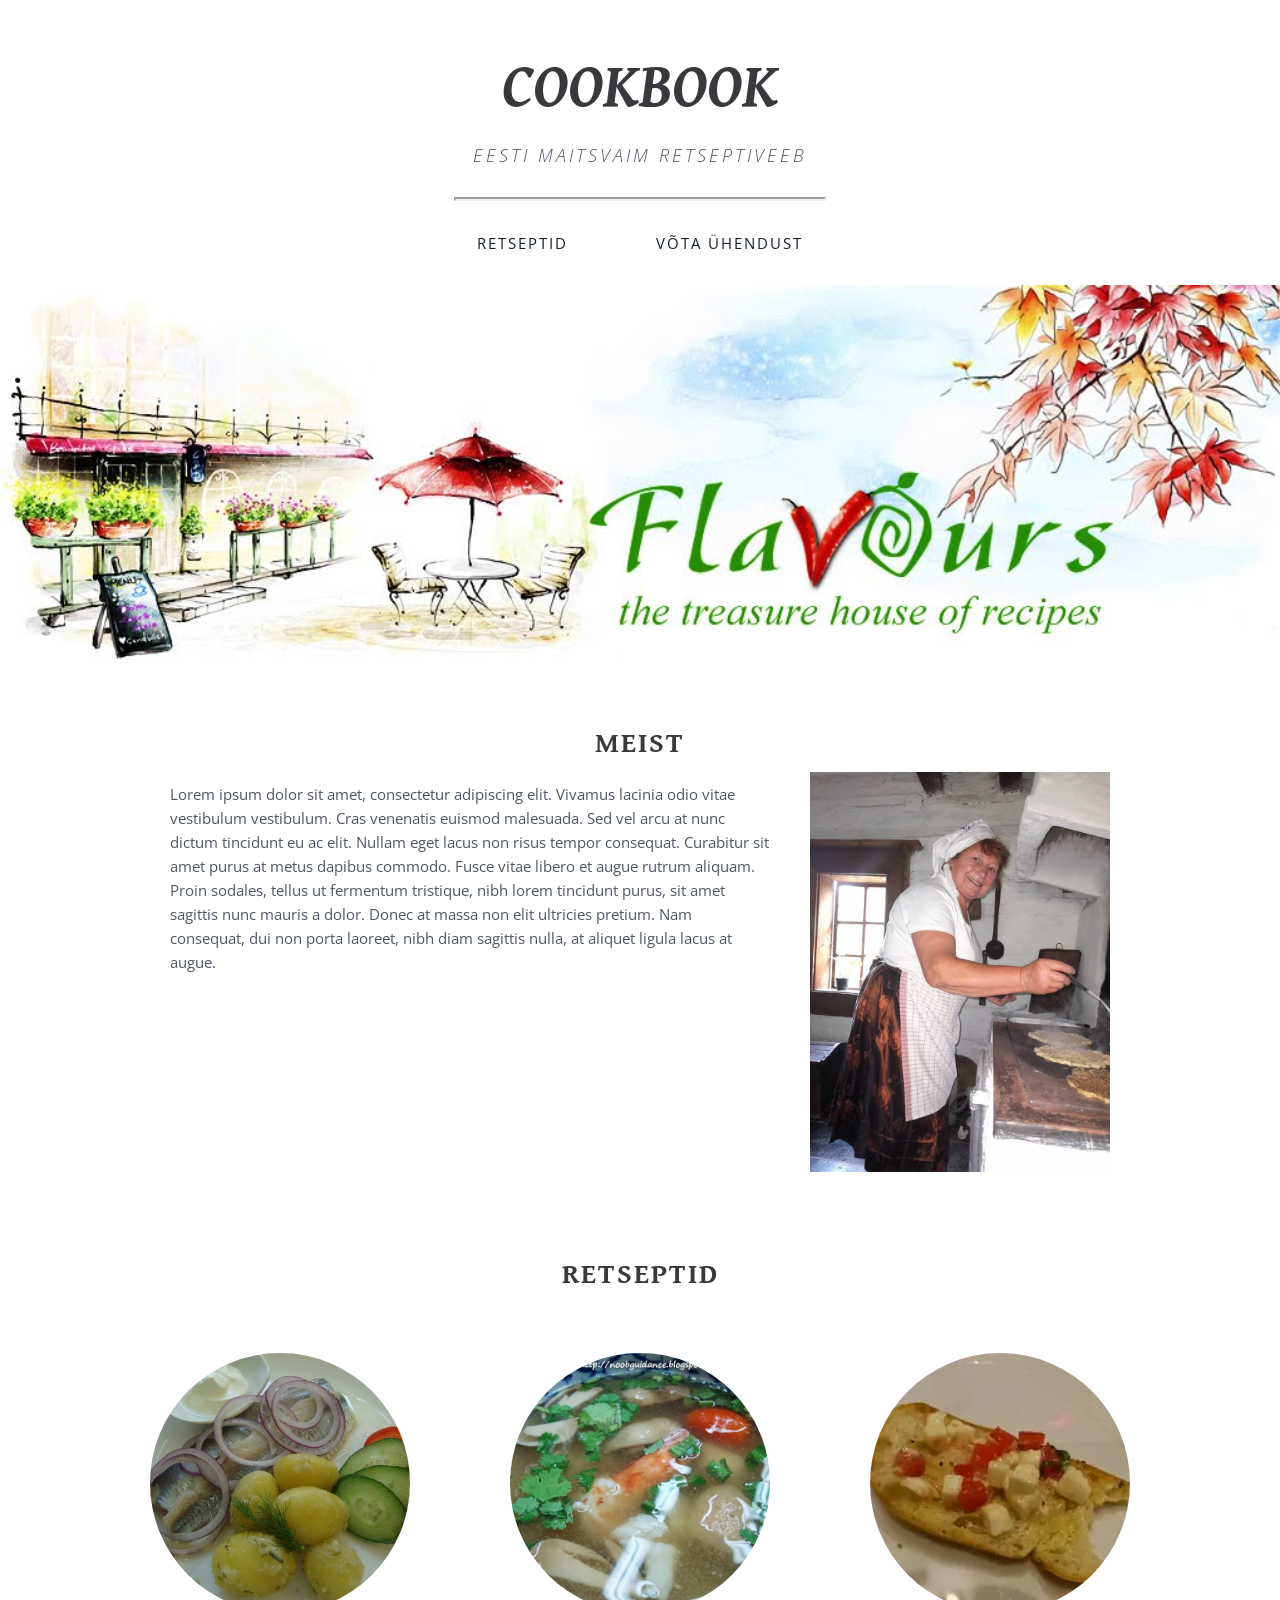
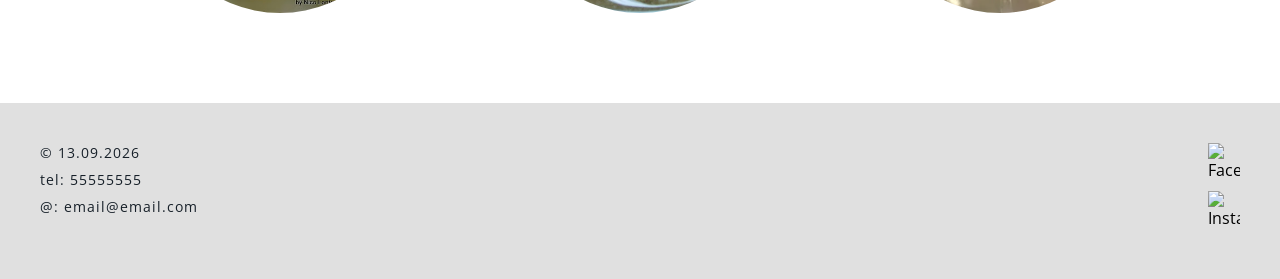
==== index.html @ e7843bfa "Add files via upload" ====
<!DOCTYPE html>
<html lang="et">

<head>
    <meta charset="utf-8">
    <meta name="description"
        content="Cookbook - Eesti maitsvaim retseptiveeb. Retseptid eesti, aasia ja itaalia köögist.">
    <meta name="viewport" content="width=device-width, initial-scale=1.0" />
    <title>Cookbook</title>
    <link rel="stylesheet" href="reset.css" />
    <link rel="stylesheet" href="style.css" />
</head>

<body>
    <header>
        <div class="logo">
            <h1>Cookbook</h1>
            <h2>Eesti maitsvaim retseptiveeb</h2>
        </div>
        <hr>
        <nav>
            <ul>
                <li><a href="#">Retseptid</a></li>
                <li><a href="#">Võta ühendust</a></li>
            </ul>
        </nav>
    </header>

    <main>
        <div class="banner">
            <img src="img/banner.jpg" alt="Akvarellstiilis bänner kohvikuterrassi ja sügislehtedega">
        </div>

        <section class="about">
            <h2>Meist</h2>
            <p>
                Lorem ipsum dolor sit amet, consectetur adipiscing elit. Vivamus lacinia odio vitae vestibulum
                vestibulum. Cras venenatis euismod malesuada. Sed vel arcu at nunc dictum tincidunt eu ac elit.
                Nullam eget lacus non risus tempor consequat. Curabitur sit amet purus at metus dapibus commodo.
                Fusce vitae libero et augue rutrum aliquam. Proin sodales, tellus ut fermentum tristique, nibh
                lorem tincidunt purus, sit amet sagittis nunc mauris a dolor. Donec at massa non elit ultricies
                pretium. Nam consequat, dui non porta laoreet, nibh diam sagittis nulla, at aliquet ligula
                lacus at augue.
            </p>
            <img class="about-img" src="img/chef.webp" alt="Kokk köögis toitu valmistamas">
        </section>

        <section class="recipes">
            <h2>Retseptid</h2>
            <div class="gallery-links">
                <a href="#" class="gallery-image">
                    <img src="img/eesti.jpg" alt="Eesti köök">
                    <p class="post-header">Eesti köök</p>
                </a>
                <a href="#" class="gallery-image">
                    <img src="img/aasia.jpg" alt="Aasia köök">
                    <p class="post-header">Aasia köök</p>
                </a>
                <a href="#" class="gallery-image">
                    <img src="img/itaalia.webp" alt="Itaalia köök">
                    <p class="post-header">Itaalia köök</p>
                </a>
            </div>
        </section>
    </main>

    <footer>
        <div class="contact">
            <p>&copy; 13.09.2026</p>
            <p><a href="tel:55555555">tel: 55555555</a></p>
            <p><a href="mailto:email@email.com">@: email@email.com</a></p>
        </div>
        <div class="footer-sm">
            <a href="#"><img src="img/sm-facebook.png" alt="Facebook"></a>
            <a href="#"><img src="img/sm-instagram.png" alt="Instagram"></a>
        </div>
    </footer>
</body>

</html>
---- style.css ----
@import url('https://fonts.googleapis.com/css2?family=Gentium+Book+Plus:ital,wght@0,400;0,700;1,700&family=Open+Sans:wght@300;400;700&display=swap');

body {
    font-family: "Open Sans", sans-serif;
    background-color: #fff;
}

header {
    text-align: center;
    padding: 30px 20px 15px;
}

header .logo {
    padding: 10px 0;
}

header h1 {
    font-family: "Gentium Book Plus", serif;
    font-weight: 700;
    font-style: italic;
    font-size: 36px;
    color: #3a383d;
    text-transform: uppercase;
}

header h2 {
    font-family: "Open Sans", sans-serif;
    font-weight: 300;
    font-style: italic;
    font-size: 13px;
    letter-spacing: 3px;
    color: #4f5663;
    text-transform: uppercase;
    margin-top: 8px;
}

hr {
    color: #4f5663;
    border-width: 2px;
    width: 30%;
    margin: 20px auto 15px;
}

header nav ul {
    display: block;
    margin: 0 auto;
    width: fit-content;
}

header nav ul li {
    display: inline-block;
    padding: 8px 12px;
}

nav ul li a {
    font-family: "Open Sans", sans-serif;
    font-weight: 400;
    font-size: 15px;
    letter-spacing: 2px;
    color: #172029;
    text-transform: uppercase;
    text-decoration: none;
}

.banner img {
    width: 100%;
}

.about {
    padding: 30px 20px;
    text-align: center;
}

.about h2,
.recipes h2 {
    font-family: "Gentium Book Plus", sans-serif;
    font-weight: 600;
    font-size: 28px;
    letter-spacing: 2px;
    padding: 10px;
    color: #3a383d;
    text-transform: uppercase;
    text-align: center;
}

.about p {
    font-family: "Open Sans", sans-serif;
    font-weight: 400;
    font-size: 15px;
    line-height: 1.6;
    color: #4f5663;
    text-align: left;
    max-width: 600px;
    margin: 10px auto 0;
}

.about-img {
    display: none;
}

.recipes {
    padding: 20px;
}

.gallery-links {
    display: flex;
    flex-flow: row wrap;
    justify-content: center;
}

.gallery-image {
    margin: 50px;
    position: relative;
    text-align: center;
    flex-basis: 300px;
    display: block;
}

.gallery-image img {
    width: 100%;
    aspect-ratio: 1 / 1;
    object-fit: cover;
    border-radius: 50%;
}

.post-header {
    font-family: "Open Sans", sans-serif;
    font-weight: 700;
    font-size: 18px;
    letter-spacing: 3px;
    line-height: 22px;
    color: #fff;
    text-transform: uppercase;
    text-shadow: 2px 2px 6px #111;

    position: absolute;
    top: 50%;
    left: 50%;
    transform: translate(-50%, -50%);

    opacity: 0;
    transition: opacity 0.3s;
}

.gallery-image:hover .post-header,
.gallery-image:focus .post-header {
    opacity: 1;
}

footer {
    width: 100%;
    padding: 40px 40px;
    background-color: #e0e0e0;
    margin-top: 20px;
    overflow: hidden;
}

.contact {
    float: left;
}

.contact p {
    font-family: "Open Sans", sans-serif;
    font-weight: 400;
    font-size: 14px;
    letter-spacing: 1px;
    color: #172029;
    padding-bottom: 8px;
}

.contact a {
    color: #172029;
    text-decoration: none;
}

.footer-sm {
    width: 32px;
    float: right;
}

.footer-sm img {
    width: 100%;
    margin-bottom: 10px;
}

@media only screen and (min-width: 950px) {

    header h1 {
        font-size: 60px;
    }

    header h2 {
        font-size: 18px;
        margin-top: 15px;
    }

    header nav ul li {
        padding: 16px 42px;
    }

    .about {
        display: flex;
        flex-flow: row wrap;
        justify-content: center;
        align-items: flex-start;
        padding: 50px 60px;
        text-align: left;
    }

    .about h2 {
        flex-basis: 100%;
        text-align: center;
    }

    .about p {
        flex: 1;
        margin: 10px 40px 0 0;
    }

    .about-img {
        display: block;
        flex-basis: 300px;
        width: 300px;
    }

    .gallery-image {
        flex-basis: 260px;
    }
}
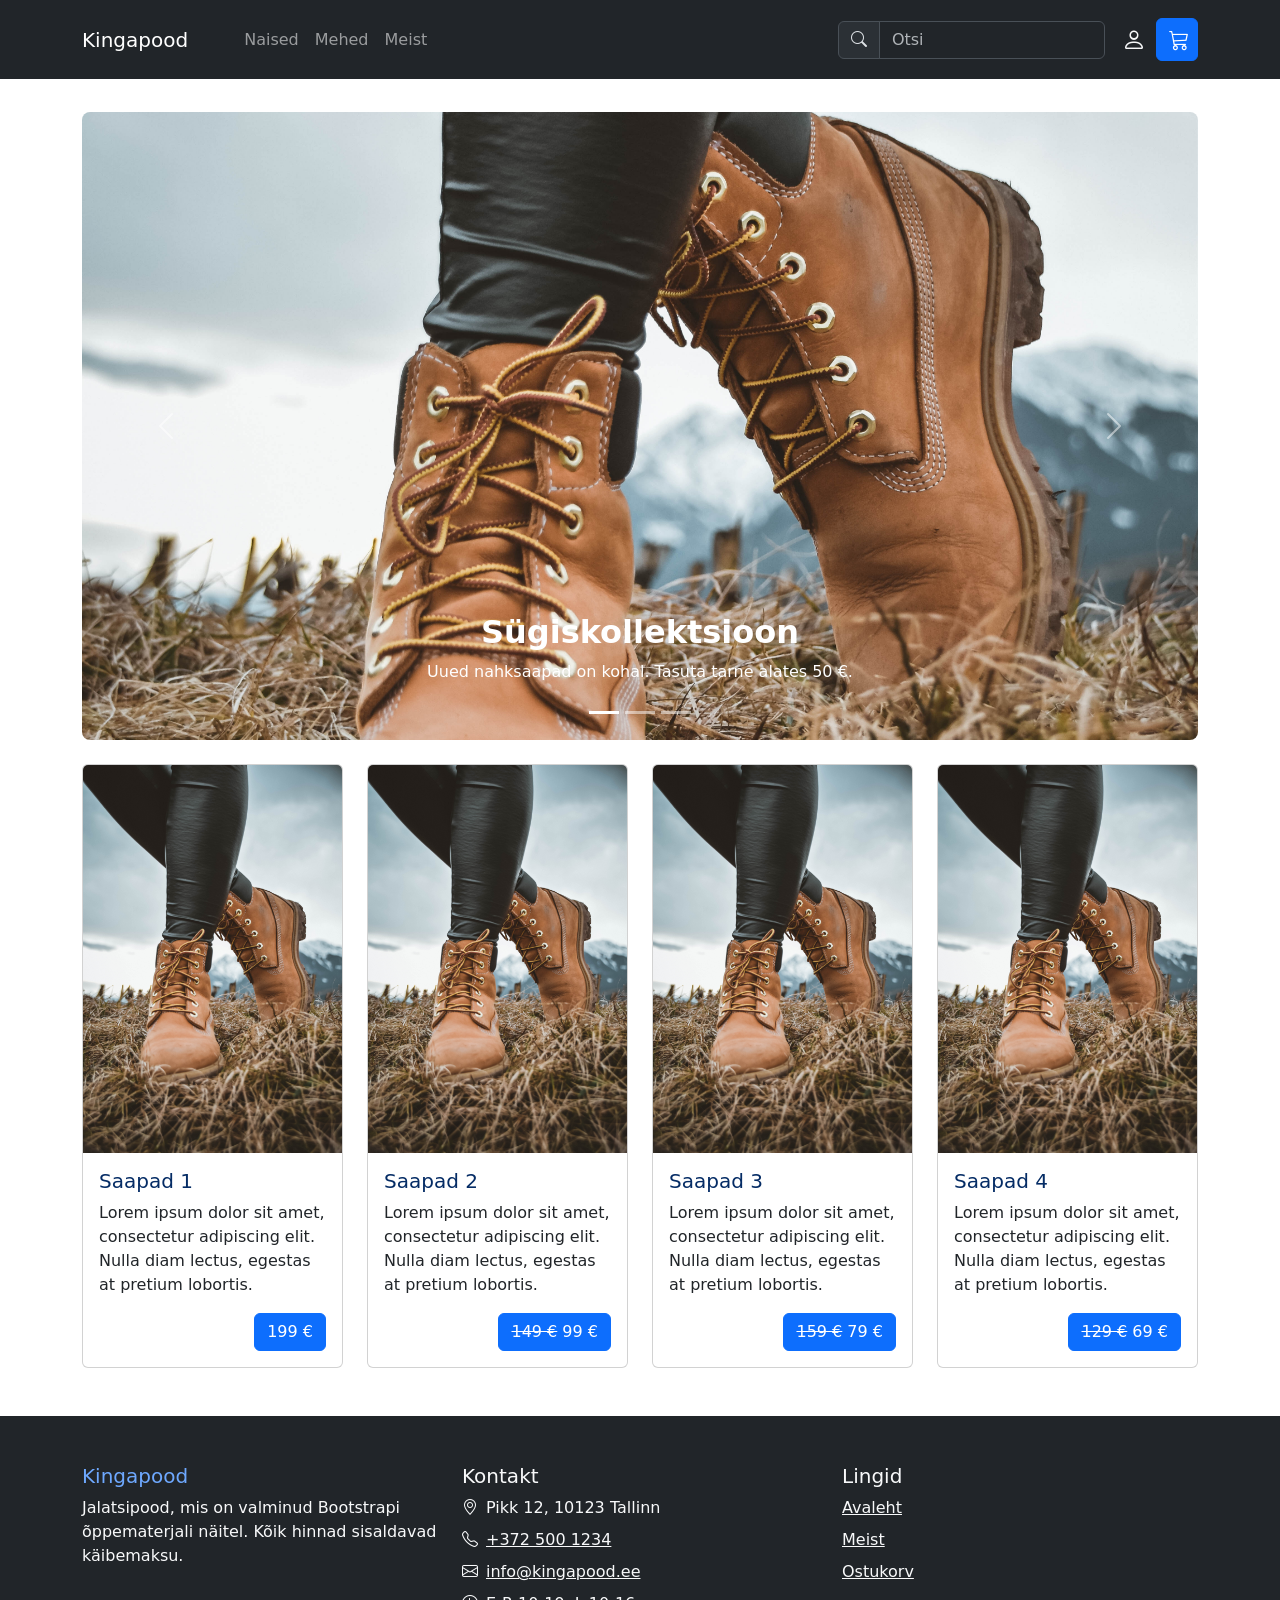
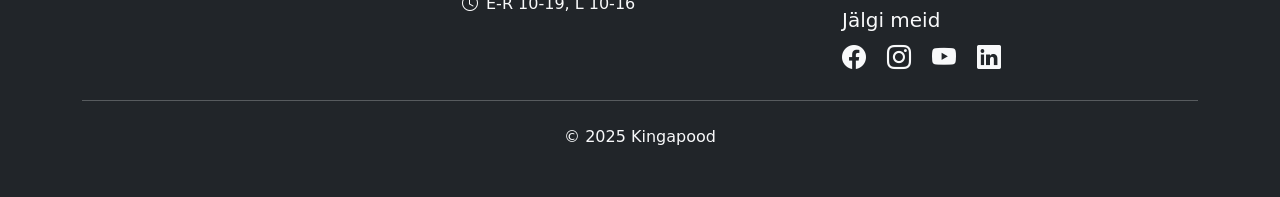
==== commit 1a0a0f85: "Add files via upload" ====
--- a/index.html
+++ b/index.html
@@ -1,80 +1,228 @@
-<!DOCTYPE html>
+<!doctype html>
 <html lang="et">
 
 <head>
-    <meta charset="utf-8">
-    <meta name="description"
-        content="Cookbook - Eesti maitsvaim retseptiveeb. Retseptid eesti, aasia ja itaalia köögist.">
-    <meta name="viewport" content="width=device-width, initial-scale=1.0" />
-    <title>Cookbook</title>
-    <link rel="stylesheet" href="reset.css" />
-    <link rel="stylesheet" href="style.css" />
+  <meta charset="utf-8">
+  <meta name="viewport" content="width=device-width, initial-scale=1">
+  <meta name="description" content="Kingapood">
+  <meta name="author" content="">
+  <title>Kingapood</title>
+  <!--Bootstrap CSS-->
+  <link href="https://cdn.jsdelivr.net/npm/bootstrap@5.3.3/dist/css/bootstrap.min.css" rel="stylesheet"
+    integrity="sha384-QWTKZyjpPEjISv5WaRU9OFeRpok6YctnYmDr5pNlyT2bRjXh0JMhjY6hW+ALEwIH" crossorigin="anonymous">
+  <!--Bootstrap ikoonid-->
+  <link href="https://cdn.jsdelivr.net/npm/bootstrap-icons@1.9.1/font/bootstrap-icons.css" rel="stylesheet">
+  <!--minu CSS-->
+  <link rel="stylesheet" href="custom.css">
 </head>
 
 <body>
-    <header>
-        <div class="logo">
-            <h1>Cookbook</h1>
-            <h2>Eesti maitsvaim retseptiveeb</h2>
-        </div>
-        <hr>
-        <nav>
-            <ul>
-                <li><a href="#">Retseptid</a></li>
-                <li><a href="#">Võta ühendust</a></li>
+<!-- Navigatsioon --->
+  <nav class="navbar navbar-expand-lg bg-dark py-3 fixed-top" data-bs-theme="dark">
+    <div class="container">
+      <button class="navbar-toggler" type="button" data-bs-toggle="collapse" data-bs-target="#navbarSupportedContent"
+        aria-controls="navbarSupportedContent" aria-expanded="false" aria-label="Toggle navigation">
+        <span class="navbar-toggler-icon"></span>
+      </button>
+      <a class="navbar-brand me-5" href="index.html">Kingapood</a>
+      <div class="collapse navbar-collapse" id="navbarSupportedContent">
+        <ul class="navbar-nav me-auto">
+          <li class="nav-item dropdown">
+            <a class="nav-link dropdown" href="#" id="navbarDropdownNaised" role="button" data-bs-toggle="dropdown"
+              aria-expanded="false">Naised</a>
+            <ul class="dropdown-menu" aria-labelledby="navbarDropdownNaised">
+              <li><a class="dropdown-item" href="#">Kingad</a></li>
+              <div class="dropdown-divider"></div>
+              <li><a class="dropdown-item" href="#">Saapad</a></li>
             </ul>
-        </nav>
-    </header>
-
-    <main>
-        <div class="banner">
-            <img src="img/banner.jpg" alt="Akvarellstiilis bänner kohvikuterrassi ja sügislehtedega">
-        </div>
-
-        <section class="about">
-            <h2>Meist</h2>
-            <p>
-                Lorem ipsum dolor sit amet, consectetur adipiscing elit. Vivamus lacinia odio vitae vestibulum
-                vestibulum. Cras venenatis euismod malesuada. Sed vel arcu at nunc dictum tincidunt eu ac elit.
-                Nullam eget lacus non risus tempor consequat. Curabitur sit amet purus at metus dapibus commodo.
-                Fusce vitae libero et augue rutrum aliquam. Proin sodales, tellus ut fermentum tristique, nibh
-                lorem tincidunt purus, sit amet sagittis nunc mauris a dolor. Donec at massa non elit ultricies
-                pretium. Nam consequat, dui non porta laoreet, nibh diam sagittis nulla, at aliquet ligula
-                lacus at augue.
-            </p>
-            <img class="about-img" src="img/chef.webp" alt="Kokk köögis toitu valmistamas">
-        </section>
-
-        <section class="recipes">
-            <h2>Retseptid</h2>
-            <div class="gallery-links">
-                <a href="#" class="gallery-image">
-                    <img src="img/eesti.jpg" alt="Eesti köök">
-                    <p class="post-header">Eesti köök</p>
-                </a>
-                <a href="#" class="gallery-image">
-                    <img src="img/aasia.jpg" alt="Aasia köök">
-                    <p class="post-header">Aasia köök</p>
-                </a>
-                <a href="#" class="gallery-image">
-                    <img src="img/itaalia.webp" alt="Itaalia köök">
-                    <p class="post-header">Itaalia köök</p>
-                </a>
-            </div>
-        </section>
-    </main>
-
-    <footer>
-        <div class="contact">
-            <p>&copy; 13.09.2026</p>
-            <p><a href="tel:55555555">tel: 55555555</a></p>
-            <p><a href="mailto:email@email.com">@: email@email.com</a></p>
-        </div>
-        <div class="footer-sm">
-            <a href="#"><img src="img/sm-facebook.png" alt="Facebook"></a>
-            <a href="#"><img src="img/sm-instagram.png" alt="Instagram"></a>
-        </div>
-    </footer>
+          </li>
+          <li class="nav-item dropdown">
+            <a class="nav-link dropdown" href="#" id="navbarDropdownMehed" role="button" data-bs-toggle="dropdown"
+              aria-expanded="false">Mehed</a>
+            <ul class="dropdown-menu" aria-labelledby="navbarDropdownMehed">
+              <li><a class="dropdown-item" href="#">Kingad</a></li>
+              <div class="dropdown-divider"></div>
+              <li><a class="dropdown-item" href="#">Saapad</a></li>
+            </ul>
+          </li>
+          <li class="nav-item">
+            <a class="nav-link" href="meist.html">Meist</a>
+          </li>
+        </ul>
+
+        <!--Otsi vorm -->
+        <form class="d-flex me-1">
+          <div class="input-group">
+            <div class="input-group-text"><span class="bi bi-search mb-2"></span></div>
+            <input class="form-control" type="search" placeholder="Otsi" aria-label="Search">
+          </div>
+        </form>
+      </div>
+      <div class="float-end">
+
+        <!--Login ikoon-->
+        <button class="btn btn-link text-light" type="submit"><span class="bi bi-person"></span></button>
+
+        <!--Ostukorvi ikoon-->
+        <a class="btn btn-primary" href="ostukorv.html"><span class="bi bi-cart3"></span></a>
+
+      </div>
+    </div>
+  </nav>
+  
+  <!--Pildikarusell-->
+  <div class="container my-4">
+    <div id="avalehtKarusell" class="carousel slide" data-bs-ride="carousel">
+      <div class="carousel-indicators">
+        <button type="button" data-bs-target="#avalehtKarusell" data-bs-slide-to="0" class="active"
+          aria-current="true" aria-label="Slaid 1"></button>
+        <button type="button" data-bs-target="#avalehtKarusell" data-bs-slide-to="1"
+          aria-label="Slaid 2"></button>
+        <button type="button" data-bs-target="#avalehtKarusell" data-bs-slide-to="2"
+          aria-label="Slaid 3"></button>
+      </div>
+      <div class="carousel-inner rounded-3">
+        <div class="carousel-item active">
+          <div class="ratio ratio-16x9">
+            <img src="img/stephan-seeber-NzAfGi8XuA4-unsplash.jpg" class="object-fit-cover" alt="Sügiskollektsiooni saapad">
+          </div>
+          <!--Karusellitekst on nähtav ainult suurtel ekraanidel (≥992px)-->
+          <div class="carousel-caption d-none d-lg-block">
+            <h2 class="fw-semibold">Sügiskollektsioon</h2>
+            <p>Uued nahksaapad on kohal. Tasuta tarne alates 50 €.</p>
+          </div>
+        </div>
+        <div class="carousel-item">
+          <div class="ratio ratio-16x9">
+            <img src="img/friikartuli-jalatsid.jpg" class="object-fit-cover" alt="Allahindluses kingad">
+          </div>
+          <div class="carousel-caption d-none d-lg-block">
+            <h2 class="fw-semibold">Kuni &minus;50%</h2>
+            <p>Eelmise hooaja mudelid on välja müügil.</p>
+          </div>
+        </div>
+        <div class="carousel-item">
+          <div class="ratio ratio-16x9">
+            <img src="img/stephan-seeber-NzAfGi8XuA4-unsplash.jpg" class="object-fit-cover" alt="Talvejalatsid">
+          </div>
+        </div>
+      </div>
+      <button class="carousel-control-prev" type="button" data-bs-target="#avalehtKarusell" data-bs-slide="prev">
+        <span class="carousel-control-prev-icon" aria-hidden="true"></span>
+        <span class="visually-hidden">Eelmine</span>
+      </button>
+      <button class="carousel-control-next" type="button" data-bs-target="#avalehtKarusell" data-bs-slide="next">
+        <span class="carousel-control-next-icon" aria-hidden="true"></span>
+        <span class="visually-hidden">Järgmine</span>
+      </button>
+    </div>
+  </div>
+  
+  <!--Tooted avalehel kaartidena-->
+  <div class="container overflow-hidden">
+    <div class="row g-4 row justify-content-center">
+      <div class="col-xl-3 col-md-6">
+        <div class="card">
+          <img src="img/stephan-seeber-NzAfGi8XuA4-unsplash.jpg" class="card-img-top" alt="pilt">
+          <div class="card-body">
+            <h5 class="card-title text-primary-emphasis">Saapad 1</h5>
+            <p class="card-text">Lorem ipsum dolor sit amet, consectetur adipiscing elit. Nulla diam lectus, egestas at
+              pretium lobortis.</p>
+            <a href="toode.html" class="btn btn-primary float-end">199 €</a>
+          </div>
+        </div>
+      </div>
+      <div class="col-xl-3 col-md-6">
+        <div class="card">
+          <img src="img/stephan-seeber-NzAfGi8XuA4-unsplash.jpg" class="card-img-top" alt="pilt">
+          <div class="card-body">
+            <h5 class="card-title text-primary-emphasis">Saapad 2</h5>
+            <p class="card-text">Lorem ipsum dolor sit amet, consectetur adipiscing elit. Nulla diam lectus, egestas at
+              pretium lobortis.</p>
+            <a href="#" class="btn btn-primary float-end"><s>149 €</s> 99 € </a>
+          </div>
+        </div>
+      </div>
+      <div class="col-xl-3 col-md-6">
+        <div class="card">
+          <img src="img/stephan-seeber-NzAfGi8XuA4-unsplash.jpg" class="card-img-top" alt="pilt">
+          <div class="card-body">
+            <h5 class="card-title text-primary-emphasis">Saapad 3</h5>
+            <p class="card-text">Lorem ipsum dolor sit amet, consectetur adipiscing elit. Nulla diam lectus, egestas at
+              pretium lobortis.</p>
+            <a href="#" class="btn btn-primary float-end"><s>159 €</s> 79 €</a>
+          </div>
+        </div>
+      </div>
+      <div class="col-xl-3  col-md-6">
+        <div class="card">
+          <img src="img/stephan-seeber-NzAfGi8XuA4-unsplash.jpg" class="card-img-top" alt="pilt">
+          <div class="card-body">
+            <h5 class="card-title text-primary-emphasis">Saapad 4</h5>
+            <p class="card-text">Lorem ipsum dolor sit amet, consectetur adipiscing elit. Nulla diam lectus, egestas at
+              pretium lobortis.</p>
+            <a href="#" class="btn btn-primary float-end"><s>129 €</s> 69 €</a>
+          </div>
+        </div>
+      </div>
+    </div>
+  </div>
+  
+  <footer class="footer bg-dark text-light mt-5 py-5" data-bs-theme="dark">
+    <div class="container">
+      <div class="row g-4">
+
+        <!--Pood ja lühitutvustus-->
+        <div class="col-md-4">
+          <h5 class="text-primary-emphasis">Kingapood</h5>
+          <p class="fw-light mb-0">Jalatsipood, mis on valminud Bootstrapi õppematerjali näitel. Kõik hinnad sisaldavad
+            käibemaksu.</p>
+        </div>
+
+        <!--Kontaktid-->
+        <div class="col-md-4">
+          <h5>Kontakt</h5>
+          <ul class="list-unstyled mb-0">
+            <li class="mb-2"><span class="bi bi-geo-alt me-2"></span>Pikk 12, 10123 Tallinn</li>
+            <li class="mb-2"><a class="link-light" href="tel:+3725001234"><span
+                  class="bi bi-telephone me-2"></span>+372 500 1234</a></li>
+            <li class="mb-2"><a class="link-light" href="mailto:info@kingapood.ee"><span
+                  class="bi bi-envelope me-2"></span>info@kingapood.ee</a></li>
+            <li><span class="bi bi-clock me-2"></span>E-R 10-19, L 10-16</li>
+          </ul>
+        </div>
+
+        <!--Lingid ja sotsiaalvõrgustikud-->
+        <div class="col-md-4">
+          <h5>Lingid</h5>
+          <ul class="list-unstyled">
+            <li class="mb-2"><a class="link-light" href="index.html">Avaleht</a></li>
+            <li class="mb-2"><a class="link-light" href="meist.html">Meist</a></li>
+            <li><a class="link-light" href="ostukorv.html">Ostukorv</a></li>
+          </ul>
+          <h5 class="mt-4">Jälgi meid</h5>
+          <a class="link-light me-3" href="#" aria-label="Facebook"><span class="bi bi-facebook fs-4"></span></a>
+          <a class="link-light me-3" href="#" aria-label="Instagram"><span class="bi bi-instagram fs-4"></span></a>
+          <a class="link-light me-3" href="#" aria-label="YouTube"><span class="bi bi-youtube fs-4"></span></a>
+          <a class="link-light" href="#" aria-label="LinkedIn"><span class="bi bi-linkedin fs-4"></span></a>
+        </div>
+      </div>
+
+      <hr class="my-4">
+      <p class="text-center fw-light mb-0">&copy; 2025 Kingapood</p>
+    </div>
+  </footer>
+  
+  <!--Popper.js-->
+  <script src="https://cdn.jsdelivr.net/npm/@popperjs/core@2.11.8/dist/umd/popper.min.js"
+    integrity="sha384-I7E8VVD/ismYTF4hNIPjVp/Zjvgyol6VFvRkX/vR+Vc4jQkC+hVqc2pM8ODewa9r"
+    crossorigin="anonymous"></script>
+  
+  <!--Bootstrap.js-->
+  <script src="https://cdn.jsdelivr.net/npm/bootstrap@5.3.3/dist/js/bootstrap.min.js"
+    integrity="sha384-0pUGZvbkm6XF6gxjEnlmuGrJXVbNuzT9qBBavbLwCsOGabYfZo0T0to5eqruptLy"
+    crossorigin="anonymous"></script>
+
 </body>
 
-</html>
+</html>
--- a/custom.css
+++ b/custom.css
@@ -0,0 +1,29 @@
+body {
+    padding-top: 5.5rem;
+}
+
+.bi {
+    display: inline-block;
+    fill: currentColor;
+    width: 1rem;
+    height: 1rem;
+}
+
+.footer .bi {
+    width: auto;
+    height: auto;
+}
+
+.bi-person {
+    display: inline-block;
+    fill: currentColor;
+    font-size: 1.5rem;
+
+}
+
+.bi-cart3 {
+    display: inline-block;
+    fill: currentColor;
+    font-size: 1.25rem;
+
+}
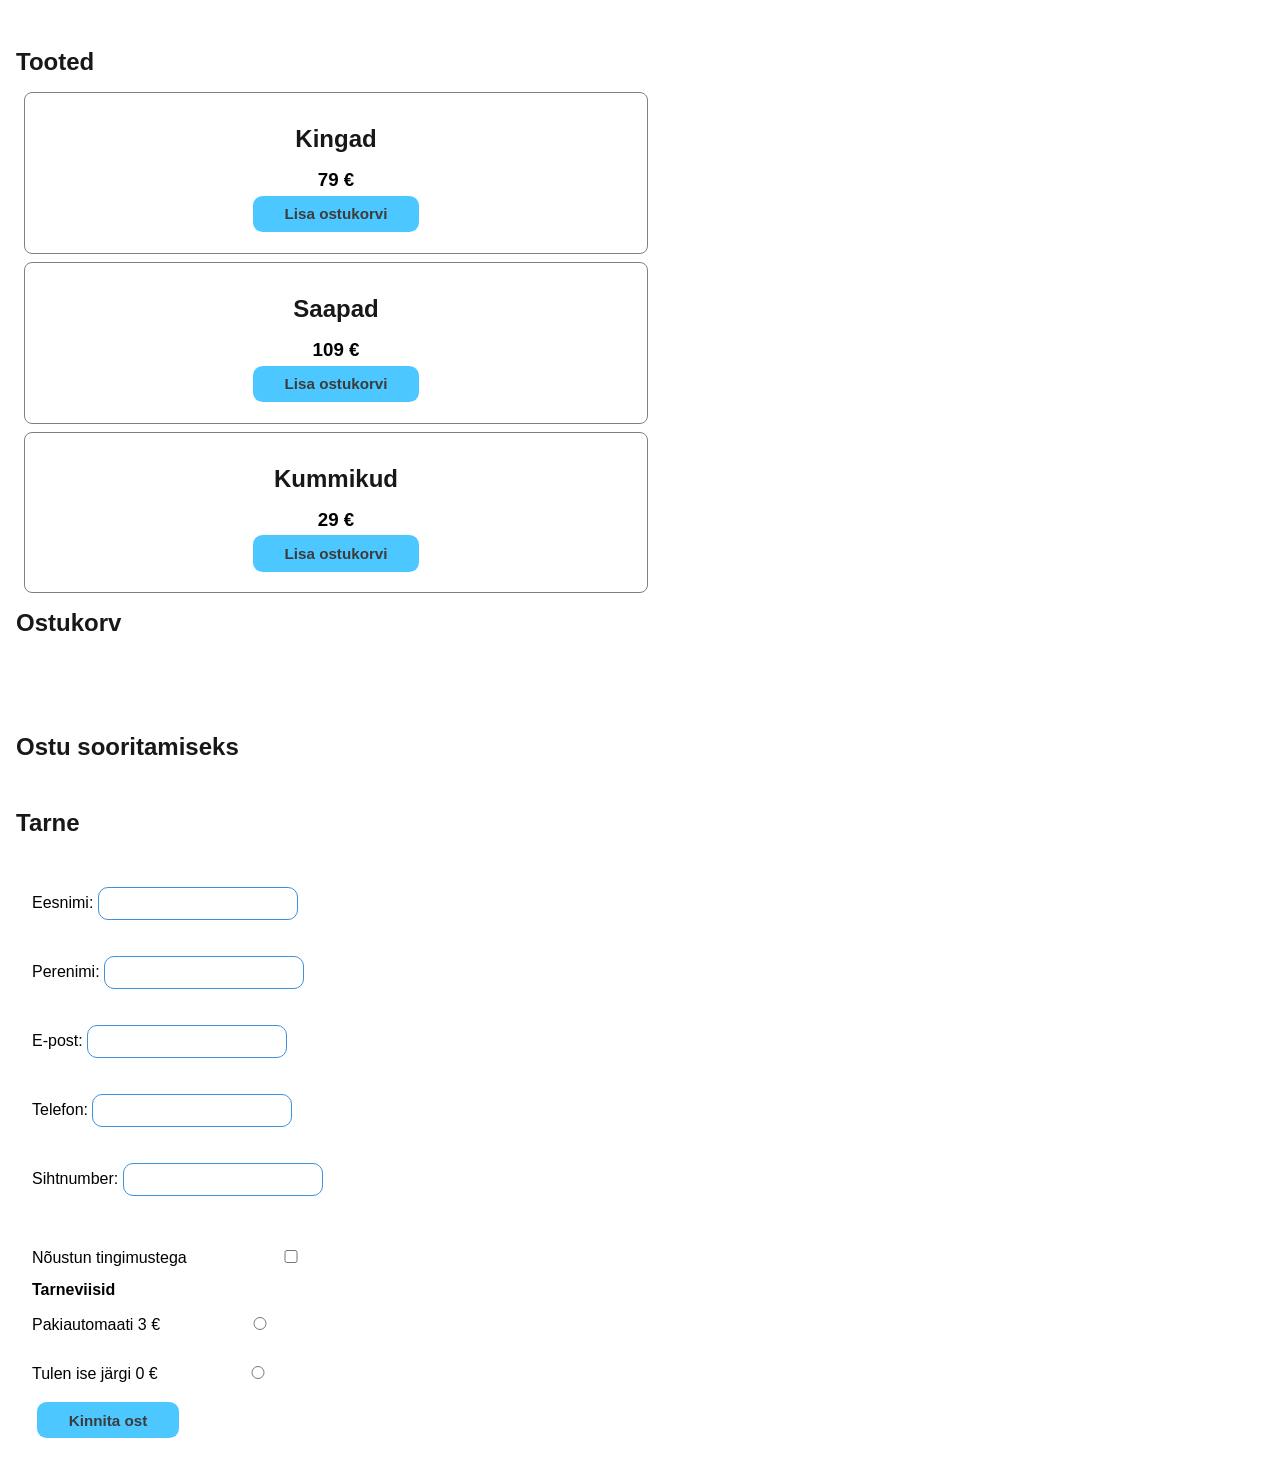
==== commit 84640ccb: "Add files via upload" ====
--- a/index.html
+++ b/index.html
@@ -1,228 +1,104 @@
-<!doctype html>
-<html lang="et">
-
-<head>
-  <meta charset="utf-8">
-  <meta name="viewport" content="width=device-width, initial-scale=1">
-  <meta name="description" content="Kingapood">
-  <meta name="author" content="">
-  <title>Kingapood</title>
-  <!--Bootstrap CSS-->
-  <link href="https://cdn.jsdelivr.net/npm/bootstrap@5.3.3/dist/css/bootstrap.min.css" rel="stylesheet"
-    integrity="sha384-QWTKZyjpPEjISv5WaRU9OFeRpok6YctnYmDr5pNlyT2bRjXh0JMhjY6hW+ALEwIH" crossorigin="anonymous">
-  <!--Bootstrap ikoonid-->
-  <link href="https://cdn.jsdelivr.net/npm/bootstrap-icons@1.9.1/font/bootstrap-icons.css" rel="stylesheet">
-  <!--minu CSS-->
-  <link rel="stylesheet" href="custom.css">
-</head>
-
-<body>
-<!-- Navigatsioon --->
-  <nav class="navbar navbar-expand-lg bg-dark py-3 fixed-top" data-bs-theme="dark">
-    <div class="container">
-      <button class="navbar-toggler" type="button" data-bs-toggle="collapse" data-bs-target="#navbarSupportedContent"
-        aria-controls="navbarSupportedContent" aria-expanded="false" aria-label="Toggle navigation">
-        <span class="navbar-toggler-icon"></span>
-      </button>
-      <a class="navbar-brand me-5" href="index.html">Kingapood</a>
-      <div class="collapse navbar-collapse" id="navbarSupportedContent">
-        <ul class="navbar-nav me-auto">
-          <li class="nav-item dropdown">
-            <a class="nav-link dropdown" href="#" id="navbarDropdownNaised" role="button" data-bs-toggle="dropdown"
-              aria-expanded="false">Naised</a>
-            <ul class="dropdown-menu" aria-labelledby="navbarDropdownNaised">
-              <li><a class="dropdown-item" href="#">Kingad</a></li>
-              <div class="dropdown-divider"></div>
-              <li><a class="dropdown-item" href="#">Saapad</a></li>
-            </ul>
-          </li>
-          <li class="nav-item dropdown">
-            <a class="nav-link dropdown" href="#" id="navbarDropdownMehed" role="button" data-bs-toggle="dropdown"
-              aria-expanded="false">Mehed</a>
-            <ul class="dropdown-menu" aria-labelledby="navbarDropdownMehed">
-              <li><a class="dropdown-item" href="#">Kingad</a></li>
-              <div class="dropdown-divider"></div>
-              <li><a class="dropdown-item" href="#">Saapad</a></li>
-            </ul>
-          </li>
-          <li class="nav-item">
-            <a class="nav-link" href="meist.html">Meist</a>
-          </li>
-        </ul>
-
-        <!--Otsi vorm -->
-        <form class="d-flex me-1">
-          <div class="input-group">
-            <div class="input-group-text"><span class="bi bi-search mb-2"></span></div>
-            <input class="form-control" type="search" placeholder="Otsi" aria-label="Search">
-          </div>
-        </form>
-      </div>
-      <div class="float-end">
-
-        <!--Login ikoon-->
-        <button class="btn btn-link text-light" type="submit"><span class="bi bi-person"></span></button>
-
-        <!--Ostukorvi ikoon-->
-        <a class="btn btn-primary" href="ostukorv.html"><span class="bi bi-cart3"></span></a>
-
-      </div>
-    </div>
-  </nav>
-  
-  <!--Pildikarusell-->
-  <div class="container my-4">
-    <div id="avalehtKarusell" class="carousel slide" data-bs-ride="carousel">
-      <div class="carousel-indicators">
-        <button type="button" data-bs-target="#avalehtKarusell" data-bs-slide-to="0" class="active"
-          aria-current="true" aria-label="Slaid 1"></button>
-        <button type="button" data-bs-target="#avalehtKarusell" data-bs-slide-to="1"
-          aria-label="Slaid 2"></button>
-        <button type="button" data-bs-target="#avalehtKarusell" data-bs-slide-to="2"
-          aria-label="Slaid 3"></button>
-      </div>
-      <div class="carousel-inner rounded-3">
-        <div class="carousel-item active">
-          <div class="ratio ratio-16x9">
-            <img src="img/stephan-seeber-NzAfGi8XuA4-unsplash.jpg" class="object-fit-cover" alt="Sügiskollektsiooni saapad">
-          </div>
-          <!--Karusellitekst on nähtav ainult suurtel ekraanidel (≥992px)-->
-          <div class="carousel-caption d-none d-lg-block">
-            <h2 class="fw-semibold">Sügiskollektsioon</h2>
-            <p>Uued nahksaapad on kohal. Tasuta tarne alates 50 €.</p>
-          </div>
-        </div>
-        <div class="carousel-item">
-          <div class="ratio ratio-16x9">
-            <img src="img/friikartuli-jalatsid.jpg" class="object-fit-cover" alt="Allahindluses kingad">
-          </div>
-          <div class="carousel-caption d-none d-lg-block">
-            <h2 class="fw-semibold">Kuni &minus;50%</h2>
-            <p>Eelmise hooaja mudelid on välja müügil.</p>
-          </div>
-        </div>
-        <div class="carousel-item">
-          <div class="ratio ratio-16x9">
-            <img src="img/stephan-seeber-NzAfGi8XuA4-unsplash.jpg" class="object-fit-cover" alt="Talvejalatsid">
-          </div>
-        </div>
-      </div>
-      <button class="carousel-control-prev" type="button" data-bs-target="#avalehtKarusell" data-bs-slide="prev">
-        <span class="carousel-control-prev-icon" aria-hidden="true"></span>
-        <span class="visually-hidden">Eelmine</span>
-      </button>
-      <button class="carousel-control-next" type="button" data-bs-target="#avalehtKarusell" data-bs-slide="next">
-        <span class="carousel-control-next-icon" aria-hidden="true"></span>
-        <span class="visually-hidden">Järgmine</span>
-      </button>
-    </div>
-  </div>
-  
-  <!--Tooted avalehel kaartidena-->
-  <div class="container overflow-hidden">
-    <div class="row g-4 row justify-content-center">
-      <div class="col-xl-3 col-md-6">
-        <div class="card">
-          <img src="img/stephan-seeber-NzAfGi8XuA4-unsplash.jpg" class="card-img-top" alt="pilt">
-          <div class="card-body">
-            <h5 class="card-title text-primary-emphasis">Saapad 1</h5>
-            <p class="card-text">Lorem ipsum dolor sit amet, consectetur adipiscing elit. Nulla diam lectus, egestas at
-              pretium lobortis.</p>
-            <a href="toode.html" class="btn btn-primary float-end">199 €</a>
-          </div>
-        </div>
-      </div>
-      <div class="col-xl-3 col-md-6">
-        <div class="card">
-          <img src="img/stephan-seeber-NzAfGi8XuA4-unsplash.jpg" class="card-img-top" alt="pilt">
-          <div class="card-body">
-            <h5 class="card-title text-primary-emphasis">Saapad 2</h5>
-            <p class="card-text">Lorem ipsum dolor sit amet, consectetur adipiscing elit. Nulla diam lectus, egestas at
-              pretium lobortis.</p>
-            <a href="#" class="btn btn-primary float-end"><s>149 €</s> 99 € </a>
-          </div>
-        </div>
-      </div>
-      <div class="col-xl-3 col-md-6">
-        <div class="card">
-          <img src="img/stephan-seeber-NzAfGi8XuA4-unsplash.jpg" class="card-img-top" alt="pilt">
-          <div class="card-body">
-            <h5 class="card-title text-primary-emphasis">Saapad 3</h5>
-            <p class="card-text">Lorem ipsum dolor sit amet, consectetur adipiscing elit. Nulla diam lectus, egestas at
-              pretium lobortis.</p>
-            <a href="#" class="btn btn-primary float-end"><s>159 €</s> 79 €</a>
-          </div>
-        </div>
-      </div>
-      <div class="col-xl-3  col-md-6">
-        <div class="card">
-          <img src="img/stephan-seeber-NzAfGi8XuA4-unsplash.jpg" class="card-img-top" alt="pilt">
-          <div class="card-body">
-            <h5 class="card-title text-primary-emphasis">Saapad 4</h5>
-            <p class="card-text">Lorem ipsum dolor sit amet, consectetur adipiscing elit. Nulla diam lectus, egestas at
-              pretium lobortis.</p>
-            <a href="#" class="btn btn-primary float-end"><s>129 €</s> 69 €</a>
-          </div>
-        </div>
-      </div>
-    </div>
-  </div>
-  
-  <footer class="footer bg-dark text-light mt-5 py-5" data-bs-theme="dark">
-    <div class="container">
-      <div class="row g-4">
-
-        <!--Pood ja lühitutvustus-->
-        <div class="col-md-4">
-          <h5 class="text-primary-emphasis">Kingapood</h5>
-          <p class="fw-light mb-0">Jalatsipood, mis on valminud Bootstrapi õppematerjali näitel. Kõik hinnad sisaldavad
-            käibemaksu.</p>
-        </div>
-
-        <!--Kontaktid-->
-        <div class="col-md-4">
-          <h5>Kontakt</h5>
-          <ul class="list-unstyled mb-0">
-            <li class="mb-2"><span class="bi bi-geo-alt me-2"></span>Pikk 12, 10123 Tallinn</li>
-            <li class="mb-2"><a class="link-light" href="tel:+3725001234"><span
-                  class="bi bi-telephone me-2"></span>+372 500 1234</a></li>
-            <li class="mb-2"><a class="link-light" href="mailto:info@kingapood.ee"><span
-                  class="bi bi-envelope me-2"></span>info@kingapood.ee</a></li>
-            <li><span class="bi bi-clock me-2"></span>E-R 10-19, L 10-16</li>
-          </ul>
-        </div>
-
-        <!--Lingid ja sotsiaalvõrgustikud-->
-        <div class="col-md-4">
-          <h5>Lingid</h5>
-          <ul class="list-unstyled">
-            <li class="mb-2"><a class="link-light" href="index.html">Avaleht</a></li>
-            <li class="mb-2"><a class="link-light" href="meist.html">Meist</a></li>
-            <li><a class="link-light" href="ostukorv.html">Ostukorv</a></li>
-          </ul>
-          <h5 class="mt-4">Jälgi meid</h5>
-          <a class="link-light me-3" href="#" aria-label="Facebook"><span class="bi bi-facebook fs-4"></span></a>
-          <a class="link-light me-3" href="#" aria-label="Instagram"><span class="bi bi-instagram fs-4"></span></a>
-          <a class="link-light me-3" href="#" aria-label="YouTube"><span class="bi bi-youtube fs-4"></span></a>
-          <a class="link-light" href="#" aria-label="LinkedIn"><span class="bi bi-linkedin fs-4"></span></a>
-        </div>
-      </div>
-
-      <hr class="my-4">
-      <p class="text-center fw-light mb-0">&copy; 2025 Kingapood</p>
-    </div>
-  </footer>
-  
-  <!--Popper.js-->
-  <script src="https://cdn.jsdelivr.net/npm/@popperjs/core@2.11.8/dist/umd/popper.min.js"
-    integrity="sha384-I7E8VVD/ismYTF4hNIPjVp/Zjvgyol6VFvRkX/vR+Vc4jQkC+hVqc2pM8ODewa9r"
-    crossorigin="anonymous"></script>
-  
-  <!--Bootstrap.js-->
-  <script src="https://cdn.jsdelivr.net/npm/bootstrap@5.3.3/dist/js/bootstrap.min.js"
-    integrity="sha384-0pUGZvbkm6XF6gxjEnlmuGrJXVbNuzT9qBBavbLwCsOGabYfZo0T0to5eqruptLy"
-    crossorigin="anonymous"></script>
-
-</body>
-
+<!DOCTYPE html>
+<html lang="et">
+
+<head>
+    <meta charset="UTF-8">
+    <meta name="viewport" content="width=device-width, initial-scale=1">
+    <meta name="description" content="Javascript interaktiivne veebileht">
+    <meta name="author" content="">
+    <title>JavaScript 2 - interaktiivne veebileht</title>
+    <link rel="stylesheet" href="styles.css">
+</head>
+
+<body>
+    <main class="container">
+        <!----------------Ostukorv--------------------->
+        <section class="section">
+            <h2 class="text-center">Tooted</h2>
+            <div class="tooted">
+                <div class="toode">
+                    <h2 class="toode_nimi">Kingad</h2>
+                    <h3 class="toode_hind">79</h3>
+                    <button class="btn" data-action="lisa_korvi">Lisa ostukorvi</button>
+                </div>
+                <div class="toode">
+                    <h2 class="toode_nimi">Saapad</h2>
+                    <h3 class="toode_hind">109</h3>
+                    <button class="btn" data-action="lisa_korvi">Lisa ostukorvi</button>
+                </div>
+                <div class="toode">
+                    <h2 class="toode_nimi">Kummikud</h2>
+                    <h3 class="toode_hind">29</h3>
+                    <button class="btn" data-action="lisa_korvi">Lisa ostukorvi</button>
+                </div>
+            </div>
+
+
+            <h2 class="ostukorv">Ostukorv</h2>
+            <div class="korv"></div>
+        </section>
+
+        <!----------------Taimer--------------------->
+        <section class="section">
+            <h2>Ostu sooritamiseks <span id="time"></span> </h2>
+
+        </section>
+
+        <!----------------Tarne vorm--------------------->
+        <section class="section">
+            <h2>Tarne</h2>
+            <form action="" method="GET" id="form">
+                <div class="form-control">
+                    <label for="eesnimi">Eesnimi:
+                        <input type="text" id="eesnimi">
+                    </label>
+                    <br>
+                    <label for="perenimi">Perenimi:
+                        <input type="text" id="perenimi">
+                    </label>
+                </div>
+                <div class="form-control">
+                    <label for="epost">E-post:
+                        <input type="email" id="epost">
+                    </label>
+                </div>
+
+                <div class="form-control">
+                    <label for="telefon">Telefon:
+                        <input type="text" id="telefon">
+                    </label>
+                </div>
+
+                <!-- minu kood -->
+                <div class="form-control">
+                    <label for="sihtnumber">Sihtnumber:
+                        <input type="text" id="sihtnumber">
+                    </label>
+                </div>
+                <br>
+                <div class="form-control">
+                    <label for="kinnitus">Nõustun tingimustega
+                        <input type="checkbox" id="kinnitus" name="kinnitus"></label>
+                </div>
+
+                <div class="form-control">
+                    <h4> Tarneviisid</h4>
+                    <label for="tarne1">Pakiautomaati 3 €<input type="radio" id="tarne1" name="tarneviis" data-hind="3"></label>
+                    <br>
+                    <label for="tarne2">Tulen ise järgi 0 €<input type="radio" id="tarne2" name="tarneviis" data-hind="0"></label>
+                </div>
+
+                <div id="tehing"> <button id="btnsubmit">Kinnita ost</button>
+
+                </div>
+                <div id="errorMessage">
+                </div>
+
+            </form>
+        </section>
+    </main>
+
+    <script src="skript.js"></script>
+</body>
+
 </html>
--- a/styles.css
+++ b/styles.css
@@ -0,0 +1,204 @@
+* {
+    margin: 0;
+    padding: 0;
+    box-sizing: border-box;
+    font-family: "Segoe UI", Tahoma, Geneva, Verdana, sans-serif;
+}
+
+h2 {
+    margin: 1rem 0;
+    color: rgb(23, 24, 24);
+}
+
+.body {
+    width: 100%;
+    display: flex;
+    padding-top: 2rem;
+    justify-content: space-evenly;
+    align-items: flex-start;
+}
+
+.container {
+    margin: 1rem;
+}
+
+.section {
+    margin-top: 3rem;
+}
+
+.toode {
+    border-radius: 0.5rem;
+    border: 1px solid gray;
+    padding: 1rem;
+    margin: 0.5rem;
+    display: flex;
+    flex-direction: column;
+    justify-content: center;
+    align-items: center;
+    width: 50%;
+    text-align: center;
+}
+
+/* kuvab hinna järel € märgi*/
+.toode_hind:after {
+    content: ' €';
+}
+
+
+button {
+    background-color: #4dc7ff;
+    color: rgb(60, 60, 60);
+    padding: 0.6rem 2rem;
+    border: none;
+    border-radius: 0.6rem;
+    cursor: pointer;
+    margin: 0.3rem;
+    transition: 0.1s ease-in-out;
+    font-weight: 600;
+    font-size: 0.95rem;
+
+}
+
+.btn-small {
+    background-color: white;
+    font-weight: bold;
+    font-size: 1.2rem;
+    padding: 0.5rem;
+    margin: 0.5rem;
+
+}
+
+:disabled {
+    opacity: .5;
+    cursor: not-allowed;
+}
+
+
+.btn-small:hover {
+    background-color: #b7daee;
+    transform: translateY(2px);
+}
+
+button:hover {
+    background-color: #24a5fb;
+    transform: translateY(2px);
+}
+
+
+
+.korv {
+    display: flex;
+    width: 50%;
+    flex-direction: column;
+    padding: 1rem;
+}
+
+.korv-artiklid {
+    margin: 1rem 0;
+}
+
+.korv_artikkel {
+    display: flex;
+    justify-content: space-between;
+    align-items: center;
+    border-radius: 1rem;
+    border: 1px solid rgb(203, 203, 203);
+    padding: 0rem 1.5rem;
+    margin: 0.5rem 0;
+}
+
+/* kuvab hinna järel € märgi*/
+.korv_artikkel_hind:after {
+    content: ' €';
+}
+
+
+.korv_artikkel_buttons {
+    display: flex;
+    flex-direction: row;
+    justify-content: space-between;
+    align-items: center;
+
+}
+
+.korv-jalus {
+    display: flex;
+    justify-content: space-between;
+    margin-top: 1.5rem;
+    width: 50%;
+}
+
+
+
+/* vormid */
+form {
+    padding: 1rem;
+
+}
+
+form input {
+    margin: 18px auto;
+    padding: 0.5rem;
+    border: 1px solid #4090db;
+    width: 200px;
+    border-radius: 10px;
+}
+
+
+@media screen and (max-width: 1150px) {
+    .toode {
+        width: 100%;
+
+    }
+
+    .korv {
+        width: 100%;
+
+    }
+
+    .korv-jalus {
+        width: 100%;
+    }
+
+}
+
+
+
+@media screen and (max-width: 850px) {
+    .body {
+        display: flex;
+        flex-direction: column;
+        align-items: center;
+        justify-content: center;
+    }
+
+    .container {
+        width: 100%;
+        padding: 0.5rem;
+    }
+
+    .toode {
+        width: 100%;
+        padding: 0.25rem;
+    }
+
+    .korv {
+        padding: 1rem;
+        width: 100%;
+
+    }
+
+    .korv_artikkel {
+        padding: 1rem;
+        width: 100%;
+
+    }
+
+    .korv-jalus {
+        padding: 1rem;
+        width: 100%;
+    }
+
+
+
+}
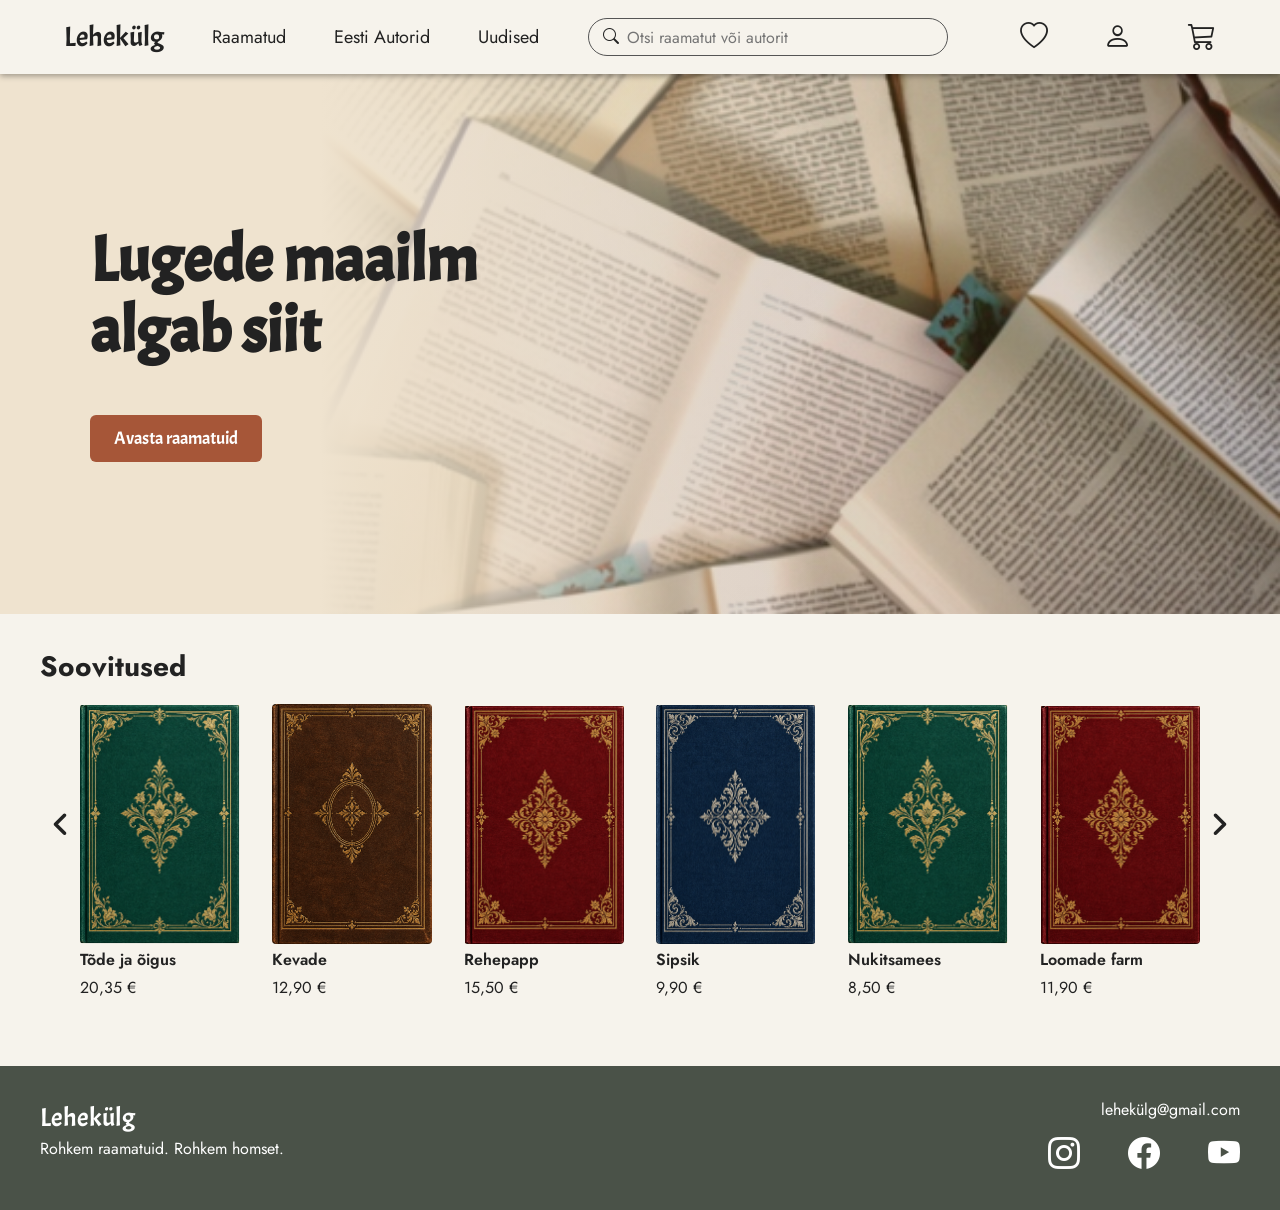
==== commit e9d602f6: "Add files via upload" ====
--- a/index.html
+++ b/index.html
@@ -1,104 +1,15 @@
-<!DOCTYPE html>
-<html lang="et">
-
-<head>
-    <meta charset="UTF-8">
-    <meta name="viewport" content="width=device-width, initial-scale=1">
-    <meta name="description" content="Javascript interaktiivne veebileht">
-    <meta name="author" content="">
-    <title>JavaScript 2 - interaktiivne veebileht</title>
-    <link rel="stylesheet" href="styles.css">
-</head>
-
-<body>
-    <main class="container">
-        <!----------------Ostukorv--------------------->
-        <section class="section">
-            <h2 class="text-center">Tooted</h2>
-            <div class="tooted">
-                <div class="toode">
-                    <h2 class="toode_nimi">Kingad</h2>
-                    <h3 class="toode_hind">79</h3>
-                    <button class="btn" data-action="lisa_korvi">Lisa ostukorvi</button>
-                </div>
-                <div class="toode">
-                    <h2 class="toode_nimi">Saapad</h2>
-                    <h3 class="toode_hind">109</h3>
-                    <button class="btn" data-action="lisa_korvi">Lisa ostukorvi</button>
-                </div>
-                <div class="toode">
-                    <h2 class="toode_nimi">Kummikud</h2>
-                    <h3 class="toode_hind">29</h3>
-                    <button class="btn" data-action="lisa_korvi">Lisa ostukorvi</button>
-                </div>
-            </div>
-
-
-            <h2 class="ostukorv">Ostukorv</h2>
-            <div class="korv"></div>
-        </section>
-
-        <!----------------Taimer--------------------->
-        <section class="section">
-            <h2>Ostu sooritamiseks <span id="time"></span> </h2>
-
-        </section>
-
-        <!----------------Tarne vorm--------------------->
-        <section class="section">
-            <h2>Tarne</h2>
-            <form action="" method="GET" id="form">
-                <div class="form-control">
-                    <label for="eesnimi">Eesnimi:
-                        <input type="text" id="eesnimi">
-                    </label>
-                    <br>
-                    <label for="perenimi">Perenimi:
-                        <input type="text" id="perenimi">
-                    </label>
-                </div>
-                <div class="form-control">
-                    <label for="epost">E-post:
-                        <input type="email" id="epost">
-                    </label>
-                </div>
-
-                <div class="form-control">
-                    <label for="telefon">Telefon:
-                        <input type="text" id="telefon">
-                    </label>
-                </div>
-
-                <!-- minu kood -->
-                <div class="form-control">
-                    <label for="sihtnumber">Sihtnumber:
-                        <input type="text" id="sihtnumber">
-                    </label>
-                </div>
-                <br>
-                <div class="form-control">
-                    <label for="kinnitus">Nõustun tingimustega
-                        <input type="checkbox" id="kinnitus" name="kinnitus"></label>
-                </div>
-
-                <div class="form-control">
-                    <h4> Tarneviisid</h4>
-                    <label for="tarne1">Pakiautomaati 3 €<input type="radio" id="tarne1" name="tarneviis" data-hind="3"></label>
-                    <br>
-                    <label for="tarne2">Tulen ise järgi 0 €<input type="radio" id="tarne2" name="tarneviis" data-hind="0"></label>
-                </div>
-
-                <div id="tehing"> <button id="btnsubmit">Kinnita ost</button>
-
-                </div>
-                <div id="errorMessage">
-                </div>
-
-            </form>
-        </section>
-    </main>
-
-    <script src="skript.js"></script>
-</body>
-
-</html>+<!DOCTYPE html>
+<html lang="et">
+  <head>
+    <meta charset="UTF-8">
+    <link rel="icon" href="/favicon.ico">
+    <meta name="viewport" content="width=device-width, initial-scale=1.0">
+    <link href="https://cdn.jsdelivr.net/npm/bootstrap-icons@1.9.1/font/bootstrap-icons.css" rel="stylesheet">
+    <title>Raamatupood</title>
+    <script type="module" crossorigin src="/assets/index-CVzT7zhk.js"></script>
+    <link rel="stylesheet" crossorigin href="/assets/index-Ce4U64fQ.css">
+  </head>
+  <body>
+    <div id="app"></div>
+  </body>
+</html>
--- a/assets/index-Ce4U64fQ.css
+++ b/assets/index-Ce4U64fQ.css
@@ -0,0 +1 @@
+@import "https://fonts.googleapis.com/css2?family=Acme&family=Jost:wght@400;600;700&display=swap";*,:before,:after{box-sizing:border-box;margin:0;padding:0}body{color:#222;background-color:#f6f3ec;font-family:Jost,sans-serif;line-height:1.5}h1,h2,h3,.primary-button,.display-font{font-family:Acme,sans-serif}button{font-family:inherit}.section-heading{font-family:Jost,sans-serif;font-weight:700}img{max-width:100%;display:block}.primary-button{color:#fff;cursor:pointer;background-color:#a65638;border:none;border-radius:6px;padding:12px 24px;font-size:18px}.outline-button{color:#a65638;cursor:pointer;background:0 0;border:1px solid #a65638;border-radius:6px;padding:8px 16px;font-size:16px}.text-link{color:#a65638;cursor:pointer;background:0 0;border:none;text-decoration:underline}input[type=checkbox]{accent-color:#a65638}.page-section{padding:24px 16px}@media only screen and (width>=768px){.page-section{padding:32px 40px}}.card-surface{background-color:#f0ebe3;border-radius:8px;padding:12px}header[data-v-6aa4606d]{z-index:1;background-color:#f6f3ec;flex-wrap:wrap;align-items:center;column-gap:16px;padding:12px 16px;display:flex;position:relative;box-shadow:0 2px 6px #00000059}button[data-v-6aa4606d]{cursor:pointer;color:inherit;background:0 0;border:none;font-size:18px}.logo[data-v-6aa4606d]{margin-right:auto;font-size:28px}.icons[data-v-6aa4606d]{align-items:center;gap:32px;font-size:28px;display:flex}.icons .cart[data-v-6aa4606d]{font-size:inherit}.desktop-icon[data-v-6aa4606d]{display:none}.hamburger[data-v-6aa4606d]{font-size:28px}.menu[data-v-6aa4606d]{flex-basis:100%}nav ul[data-v-6aa4606d]{list-style:none}nav button[data-v-6aa4606d]{padding:8px 0}.search[data-v-6aa4606d]{background-color:#f6f3ec;border:1px solid #555;border-radius:20px;align-items:center;gap:8px;margin:8px 0;padding:6px 14px;display:flex}.search input[data-v-6aa4606d]{background:0 0;border:none;outline:none;width:100%;font-family:inherit;font-size:16px}@media only screen and (width>=768px){header[data-v-6aa4606d]{flex-wrap:nowrap;gap:24px;padding:16px 24px}.logo[data-v-6aa4606d]{margin-right:0}.hamburger[data-v-6aa4606d]{display:none}.desktop-icon[data-v-6aa4606d]{display:inline}.icons[data-v-6aa4606d]{order:1}.menu[data-v-6aa4606d]{flex:1;align-items:center;gap:24px;display:flex!important}nav ul[data-v-6aa4606d]{gap:20px;display:flex}nav button[data-v-6aa4606d]{white-space:nowrap}.search[data-v-6aa4606d]{flex:1;min-width:0;max-width:360px;margin:0 auto}}@media only screen and (width>=1200px){header[data-v-6aa4606d]{gap:48px;padding:16px 64px}nav ul[data-v-6aa4606d]{gap:48px}.icons[data-v-6aa4606d]{gap:56px}}footer[data-v-d627e15a]{color:#fff;background-color:#4a5248;flex-direction:column;gap:16px;padding:24px 16px;display:flex}.logo[data-v-d627e15a]{font-size:26px}.social[data-v-d627e15a]{gap:48px;margin-top:8px;font-size:32px;display:flex}@media only screen and (width>=768px){footer[data-v-d627e15a]{flex-direction:row;justify-content:space-between;padding:32px 40px}.contact[data-v-d627e15a]{text-align:right}.social[data-v-d627e15a]{justify-content:flex-end}}.book-card[data-v-d1df68cc]{width:100%;font:inherit;color:inherit;text-align:left;cursor:pointer;background:0 0;border:none;flex-direction:column;gap:4px;display:flex}img[data-v-d1df68cc]{aspect-ratio:2/3;object-fit:cover;border-radius:4px;width:100%}.title[data-v-d1df68cc]{font-weight:600}.author[data-v-d1df68cc]{font-size:14px}.clamped-title .title[data-v-d1df68cc]{max-height:3em;overflow:hidden}.catalog-card[data-v-d1df68cc]{padding:24px 16%}.catalog-card .title[data-v-d1df68cc],.catalog-card .price[data-v-d1df68cc],.row-card .title[data-v-d1df68cc],.row-card .price[data-v-d1df68cc]{font-weight:700}.catalog-card .price[data-v-d1df68cc],.row-card .price[data-v-d1df68cc]{margin-top:8px}.row-card[data-v-d1df68cc]{grid-template-rows:auto auto auto 1fr;grid-template-columns:1fr 2fr;align-content:start;column-gap:16px;display:grid}.row-card img[data-v-d1df68cc]{grid-row:1/-1}.gallery[data-v-b70662ab]{align-items:flex-start;display:flex}.gallery-arrow[data-v-b70662ab]{cursor:pointer;-webkit-text-stroke:2px currentColor;min-width:40px;height:168px;color:inherit;background:0 0;border:none;font-size:24px}ul[data-v-b70662ab]{flex-wrap:wrap;flex:1;justify-content:space-between;gap:40px 16px;min-width:0;height:255px;list-style:none;display:flex;overflow:hidden}li[data-v-b70662ab]{flex:0 0 112px}@media only screen and (width>=768px){ul[data-v-b70662ab]{height:330px}.gallery-arrow[data-v-b70662ab]{height:240px}li[data-v-b70662ab]{flex-basis:160px}}.hero[data-v-98058257]{background-image:linear-gradient(90deg,#efe3cf 0% 45%,#efe3cf00 95%),linear-gradient(#78482440,#78482440),url(/images/hero.jpg);background-position:100%;background-size:cover;flex-direction:column;justify-content:center;align-items:flex-start;gap:24px;min-height:50vh;padding:32px 16px;display:flex}.hero h1[data-v-98058257]{font-size:40px;line-height:1.1}h2[data-v-98058257]{margin-bottom:16px;font-size:28px}@media only screen and (width>=768px){.hero[data-v-98058257]{background-image:linear-gradient(90deg,#efe3cf 0% 25%,#efe3cf00 65%),linear-gradient(#78482440,#78482440),url(/images/hero.jpg);gap:48px;min-height:60vh;padding:48px 7vw}.hero h1[data-v-98058257]{font-size:64px}}.filter-panel[data-v-712244b3]{background-color:#fdfcf9;flex-direction:column;gap:16px;padding:24px 16px;display:flex}.panel-heading[data-v-712244b3]{justify-content:space-between;align-items:baseline;display:flex}.filter-section[data-v-712244b3]{border-top:3px solid #e8e4dc;flex-direction:column;gap:8px;padding-top:16px;display:flex}.filter-section[data-v-712244b3]:last-child{border-bottom:3px solid #e8e4dc;padding-bottom:24px}.genre[data-v-712244b3]{align-items:center;gap:8px;display:flex}.price-slider[data-v-712244b3]{height:20px;position:relative}.price-slider[data-v-712244b3]:before{content:"";background-color:#a65638;width:100%;height:3px;position:absolute;top:50%;left:0;transform:translateY(-50%)}.price-slider input[type=range][data-v-712244b3]{appearance:none;pointer-events:none;background:0 0;width:100%;height:100%;position:absolute;top:0;left:0}.price-slider .on-top[data-v-712244b3]{z-index:1}.price-slider input[type=range][data-v-712244b3]::-webkit-slider-thumb{appearance:none;cursor:pointer;pointer-events:auto;background-color:#a65638;border-radius:50%;width:20px;height:20px}.price-slider input[type=range][data-v-712244b3]::-moz-range-track{background:0 0;border:none}.price-slider input[type=range][data-v-712244b3]::-moz-range-thumb{cursor:pointer;pointer-events:auto;background-color:#a65638;border:none;border-radius:50%;width:20px;height:20px}@media only screen and (width>=768px){.filter-panel[data-v-712244b3]{z-index:1;border-right:1px solid #e0dcd3;padding:64px 16px 32px 24px;position:relative;box-shadow:2px 0 6px #00000059}}@media only screen and (width>=1200px){.filter-panel[data-v-712244b3]{padding:64px 24px 32px 64px}}.catalog[data-v-61156aef]{flex-direction:column;gap:16px;display:flex}.filter-toggle[data-v-61156aef]{align-self:flex-start}.results-heading[data-v-61156aef]{flex-wrap:wrap;justify-content:space-between;align-items:center;gap:8px;margin-bottom:16px;display:flex}select[data-v-61156aef]{font:inherit;background-color:#0000;border:1px solid #d6d1c7;border-radius:4px;margin-left:4px;padding:6px 8px}.book-grid[data-v-61156aef]{grid-template-columns:repeat(2,1fr);gap:16px;list-style:none;display:grid}@media only screen and (width>=768px){.catalog[data-v-61156aef]{flex-direction:row;padding:0}.filter-toggle[data-v-61156aef]{display:none}.filters[data-v-61156aef]{flex:0 0 240px;display:flex!important}.results[data-v-61156aef]{flex:1;padding:64px 24px 32px}.book-grid[data-v-61156aef]{grid-template-columns:repeat(3,1fr);gap:24px}}@media only screen and (width>=1200px){.filters[data-v-61156aef]{flex-basis:320px}.results[data-v-61156aef]{padding:64px 40px 32px}.book-grid[data-v-61156aef]{grid-template-columns:repeat(4,1fr);gap:40px}}.quantity-picker[data-v-4145f78b]{border:1px solid #c8c3ba;border-radius:4px;display:inline-flex;overflow:hidden}button[data-v-4145f78b],.quantity[data-v-4145f78b]{background-color:#e9e5dd;justify-content:center;align-items:center;min-width:48px;min-height:48px;font-size:20px;display:flex}button[data-v-4145f78b]{color:inherit;cursor:pointer;border:none}button[data-v-4145f78b]:disabled{color:#bbb;cursor:default}.quantity[data-v-4145f78b]{border-left:1px solid #c8c3ba;border-right:1px solid #c8c3ba;font-size:24px}@media only screen and (width>=768px){.small button[data-v-4145f78b],.small .quantity[data-v-4145f78b]{min-width:36px;min-height:40px;font-size:16px}}.book-page[data-v-39c34b6e],.book-details[data-v-39c34b6e]{flex-direction:column;gap:16px;display:flex}.summary[data-v-39c34b6e]{flex-direction:column;gap:8px;display:flex}.cover[data-v-39c34b6e]{border-radius:4px;max-width:280px}h1[data-v-39c34b6e]{font-size:32px}.star[data-v-39c34b6e]{color:#ccc}.star.filled[data-v-39c34b6e]{color:#e8902c}.genre-tags[data-v-39c34b6e]{flex-wrap:wrap;gap:8px;list-style:none;display:flex}.genre-tag[data-v-39c34b6e]{background-color:#e2e0dc;border-radius:4px;padding:2px 10px;font-size:13px}.price-row[data-v-39c34b6e],.purchase[data-v-39c34b6e]{flex-wrap:wrap;align-items:center;gap:16px;display:flex}.purchase[data-v-39c34b6e]{align-items:flex-start}.add-to-cart[data-v-39c34b6e]{flex-direction:column;gap:8px;width:min-content;display:flex}.add-to-cart .primary-button[data-v-39c34b6e]{white-space:nowrap}.book-price[data-v-39c34b6e]{font-size:28px;font-weight:600}.in-stock[data-v-39c34b6e]{color:#3d8a4a}.heart[data-v-39c34b6e]{font-size:22px}.added-message[data-v-39c34b6e]{color:#a65638;font-size:16px}.tab-list[data-v-39c34b6e]{border-bottom:4px solid #e2e0dc;flex-wrap:wrap;gap:16px 48px;margin-bottom:12px;display:flex}.tab[data-v-39c34b6e]{cursor:pointer;background:0 0;border:none;padding:8px 0;font-size:18px}.tab[aria-pressed=true][data-v-39c34b6e]{font-weight:700}.similar-books h2[data-v-39c34b6e]{margin-bottom:16px}.similar-rows[data-v-39c34b6e]{display:none}@media only screen and (width>=768px){.book-page[data-v-39c34b6e]{flex-direction:row;gap:24px}.book-details[data-v-39c34b6e]{flex:1;grid-template-columns:2fr 3fr;align-content:start;gap:24px 40px;display:grid}.cover[data-v-39c34b6e]{justify-self:center}.tabs[data-v-39c34b6e]{grid-column:1/-1}.similar-books[data-v-39c34b6e]{flex:0 0 32%}.similar-rows[data-v-39c34b6e]{flex-direction:column;gap:16px;list-style:none;display:flex}.similar-books .similar-gallery[data-v-39c34b6e]{display:none}}@media only screen and (width>=1200px){.similar-books[data-v-39c34b6e]{flex-basis:440px}}.cart-heading[data-v-75dd58c2]{flex-wrap:wrap;justify-content:space-between;align-items:baseline;gap:8px;margin-bottom:16px;display:flex}.cart-content[data-v-75dd58c2]{flex-direction:column;gap:24px;display:flex}.column-headings[data-v-75dd58c2]{display:none}.cart-table ul[data-v-75dd58c2]{list-style:none}.cart-line[data-v-75dd58c2]{border-bottom:1px solid #ccc;grid-template-columns:1fr auto;align-items:center;gap:8px 16px;padding:16px 0;display:grid}.product[data-v-75dd58c2]{grid-column:1/-1;align-items:center;gap:12px;display:flex}.cover[data-v-75dd58c2]{width:64px}.title[data-v-75dd58c2],.price[data-v-75dd58c2],.line-sum[data-v-75dd58c2],.amount[data-v-75dd58c2]{font-weight:600}.cell-label[data-v-75dd58c2]{color:#666;font-weight:400}.remove[data-v-75dd58c2]{color:#666;cursor:pointer;background:0 0;border:none;justify-self:end;font-size:22px}.order-summary[data-v-75dd58c2]{border-radius:0;flex-direction:column;gap:8px;padding:24px;display:flex}.summary-row[data-v-75dd58c2]{justify-content:space-between;display:flex}.order-total[data-v-75dd58c2]{border-top:3px solid #e2ddd4;margin-top:8px;padding-top:12px;font-size:20px}.order-summary .primary-button[data-v-75dd58c2]{margin-top:16px}@media only screen and (width>=768px){.cart-table[data-v-75dd58c2]{border:3px solid #ccc}.column-headings[data-v-75dd58c2],.cart-line[data-v-75dd58c2]{grid-template-columns:minmax(0,1fr) 80px 120px 80px 32px;align-items:center;gap:16px;display:grid}.column-headings[data-v-75dd58c2]{border-bottom:3px solid #e2ddd4;padding:24px 16px 16px;font-size:22px}.cart-line[data-v-75dd58c2]{border-bottom:none;padding-inline:16px}.product[data-v-75dd58c2]{grid-column:auto}.cover[data-v-75dd58c2]{width:85px}.cell-label[data-v-75dd58c2]{display:none}.order-summary[data-v-75dd58c2]{align-self:flex-end;width:100%;max-width:400px;padding:32px 40px}}@media only screen and (width>=1200px){.cart-content[data-v-75dd58c2]{flex-direction:row;align-items:stretch;gap:48px}.cart-table[data-v-75dd58c2]{flex:2}.order-summary[data-v-75dd58c2]{flex:1;align-self:stretch;max-width:none}}h1[data-v-afbd031f]{margin-bottom:16px}.order-form[data-v-afbd031f]{flex-direction:column;gap:8px;max-width:480px;padding:20px;display:flex}.order-form input[type=text][data-v-afbd031f],.order-form input[type=email][data-v-afbd031f],.order-form input[type=tel][data-v-afbd031f]{border:1px solid #ccc;border-radius:6px;padding:8px 12px;font-family:inherit;font-size:16px}.terms[data-v-afbd031f]{align-items:center;gap:8px;margin-top:8px;display:flex}.order-total[data-v-afbd031f]{border-top:1px solid #ccc;justify-content:space-between;padding-top:8px;font-weight:600;display:flex}.error-message[data-v-afbd031f],.thank-you[data-v-afbd031f]{color:#a65638}.thank-you[data-v-afbd031f]{font-size:20px}.site-layout[data-v-b01765b0]{flex-direction:column;min-height:100vh;display:flex}main[data-v-b01765b0]{flex:1}
